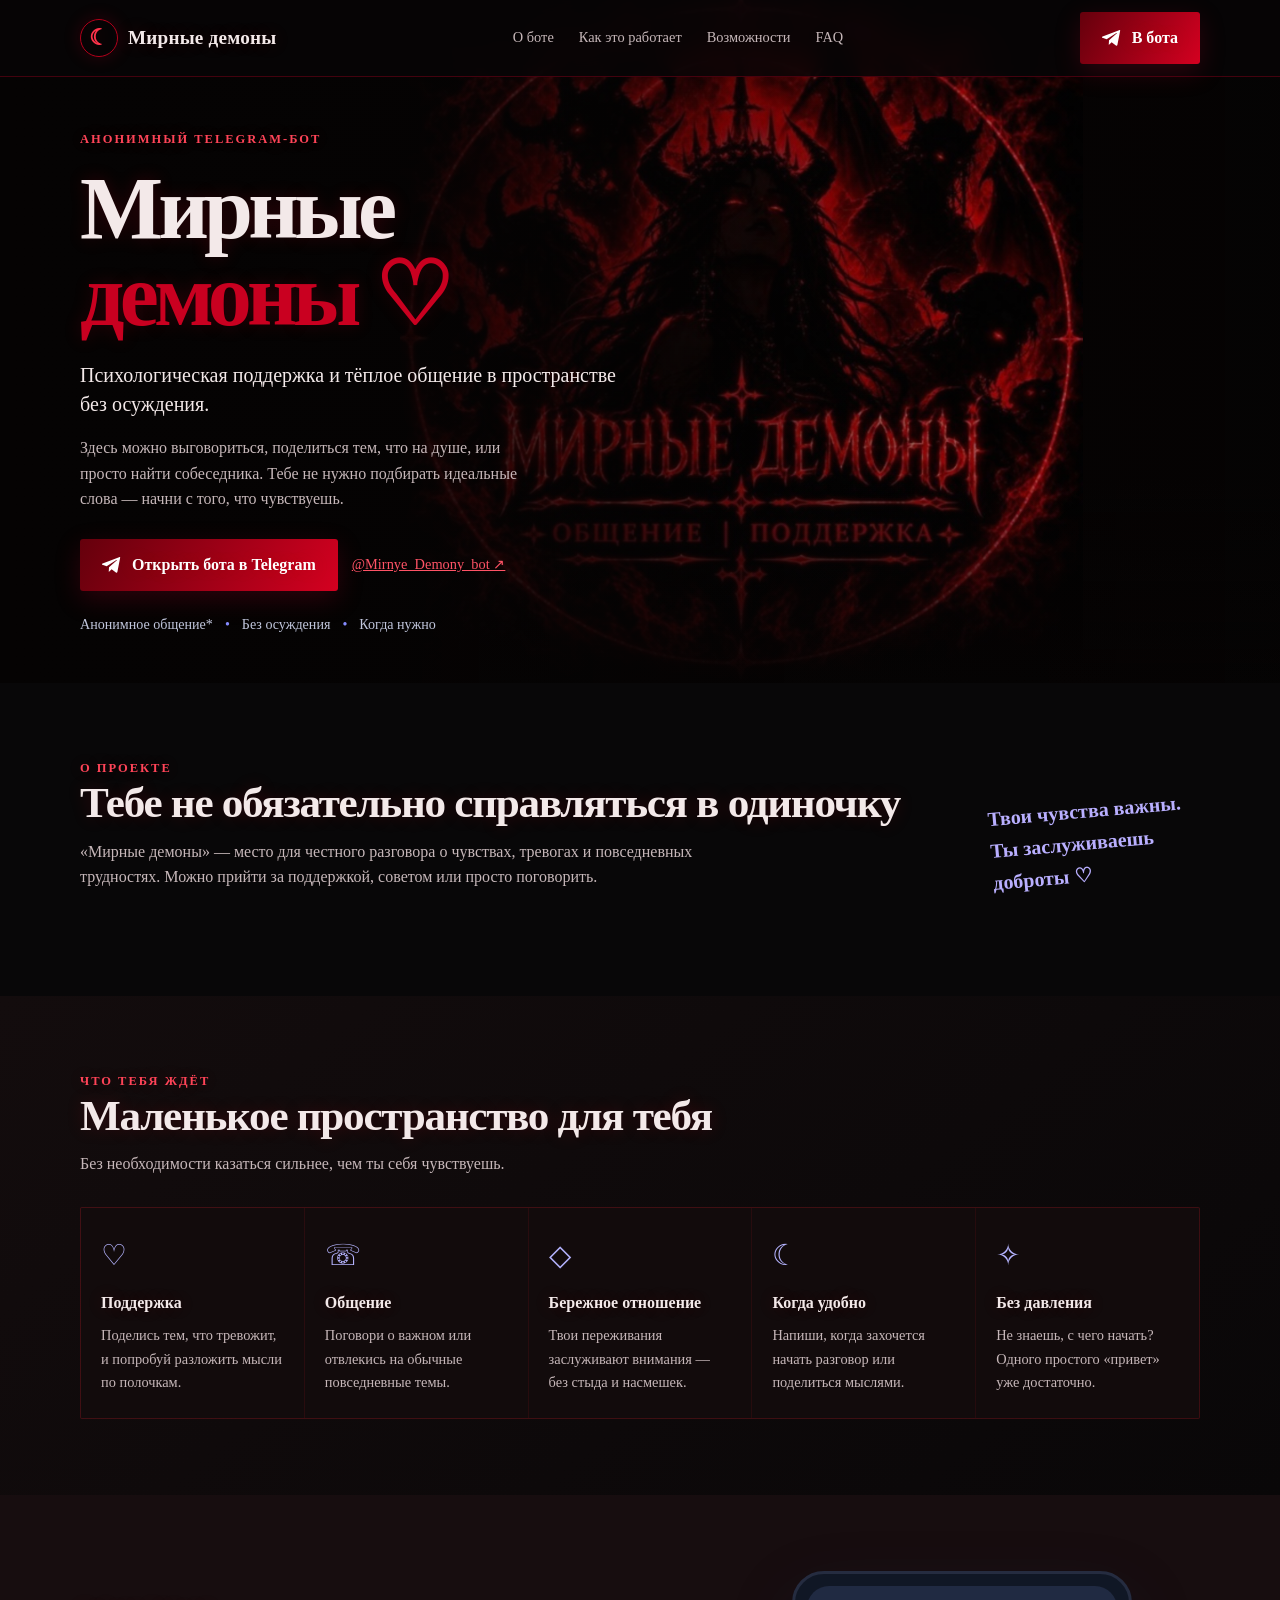
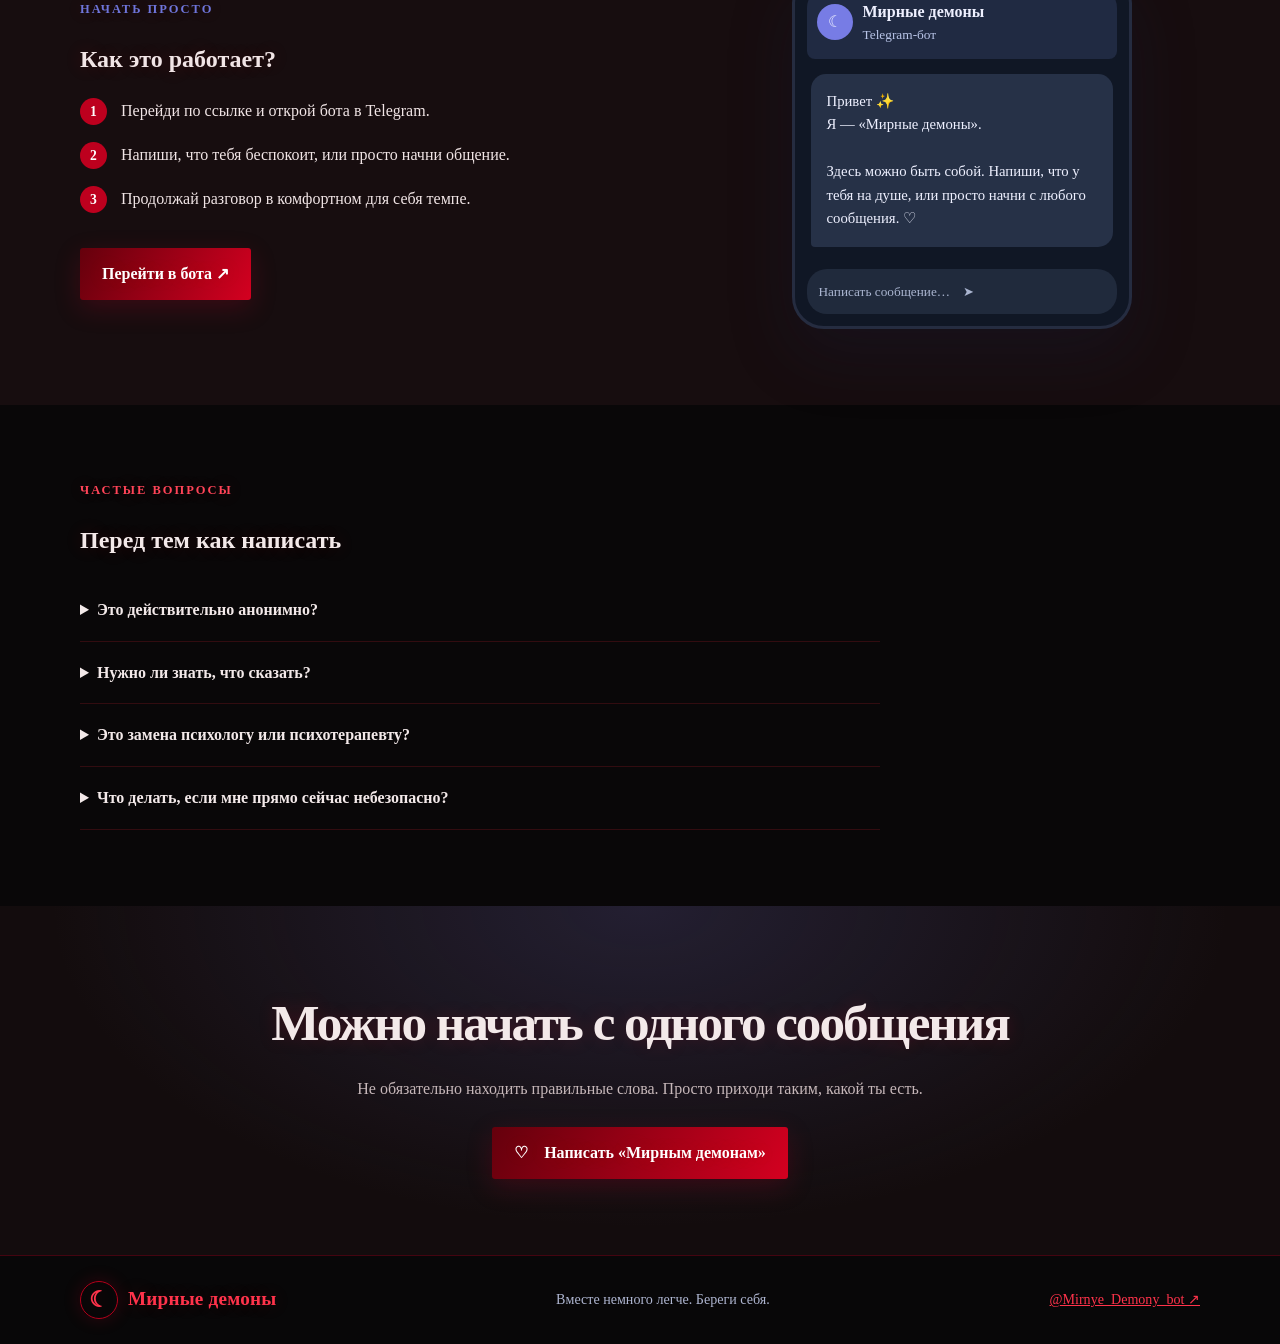
==== mirnye_demony_ritual_style.html @ 5976f4f3 "Add files via upload" ====
<!doctype html>
<html lang="ru">
<head>
<meta charset="utf-8">
<meta name="viewport" content="width=device-width, initial-scale=1">
<meta name="theme-color" content="#101321">
<meta name="description" content="Мирные демоны — анонимный Telegram-бот для тёплого общения и психологической поддержки.">
<title>Мирные демоны — общение и поддержка</title>
<style>
:root{--bg:#080708;--panel:#151011;--text:#f3e9e9;--muted:#c6b7b9;--accent:#e00020;--accent2:#a90019;--ink:#28080e}
*{box-sizing:border-box}html{scroll-behavior:smooth}body{margin:0;background:var(--bg);color:var(--text);font-family:Georgia,"Times New Roman",serif;line-height:1.6}h1,h2,h3,.brand,.btn,.eyebrow{font-family:Georgia,"Times New Roman",serif;text-shadow:0 0 18px #e0002030}a{color:inherit}.wrap{width:min(1120px,calc(100% - 40px));margin:auto}
header{position:absolute;top:0;left:0;right:0;z-index:2;border-bottom:1px solid #9e001d66;background:#080506d9;backdrop-filter:blur(12px)}
nav{min-height:76px;display:flex;align-items:center;justify-content:space-between;gap:20px}.brand{font-size:1.2rem;font-weight:750;letter-spacing:.01em;text-decoration:none;display:flex;align-items:center;gap:10px}.brand-mark{display:grid;place-items:center;width:38px;height:38px;border:1px solid #b4001b;border-radius:50%;color:#ff334b;font-size:22px;box-shadow:0 0 18px #d0002933}.navlinks{display:flex;gap:25px;color:var(--muted);font-size:.9rem}.navlinks a{text-decoration:none}.navlinks a:hover{color:white}
.btn{display:inline-flex;align-items:center;justify-content:center;gap:10px;border-radius:3px;padding:13px 22px;background:linear-gradient(120deg,#65000c,#d40020);color:white;text-decoration:none;font-weight:700;box-shadow:0 8px 26px #b9002738;transition:transform .2s,filter .2s}.btn:hover{transform:translateY(-2px);filter:brightness(1.08)}.btn svg{width:20px;height:20px;fill:currentColor}
.hero{min-height:610px;padding:130px 0 48px;display:flex;align-items:center;background:linear-gradient(90deg,#050303 0%,#050303ed 31%,#0503038a 57%,#05030320 100%),linear-gradient(0deg,#050303 0%,transparent 30%),url("[data-uri]") 67% 42%/auto 100% no-repeat,#050303}
.hero-copy{max-width:590px;position:relative}.eyebrow{font-size:.78rem;letter-spacing:.16em;text-transform:uppercase;color:#ff4458;font-weight:800}.hero h1{font-size:clamp(3.2rem,7vw,5.5rem);line-height:.99;letter-spacing:-.055em;margin:15px 0 22px}.hero h1 span{display:block;color:#c90020}.lead{font-size:1.25rem;line-height:1.45;max-width:550px;margin:0 0 14px}.sublead{color:var(--muted);max-width:470px;margin-bottom:27px}.actions{display:flex;align-items:center;flex-wrap:wrap;gap:14px}.textlink{color:#ff5366;font-size:.9rem}.trust{display:flex;gap:12px;flex-wrap:wrap;color:#c1c6dc;font-size:.88rem;margin-top:22px}.dot{color:#858bff}
section{padding:76px 0}.section-head{display:flex;justify-content:space-between;align-items:end;gap:30px;margin-bottom:30px}.section-head h2{font-size:clamp(1.8rem,4vw,2.7rem);line-height:1.1;letter-spacing:-.03em;margin:0 0 12px}.section-head p{max-width:620px;color:var(--muted);margin:0}.note{font-size:1.25rem;color:#b9afff;max-width:210px;transform:rotate(-5deg);font-weight:650}
.features{background:linear-gradient(140deg,#130c0d,#090708)}.cards{display:grid;grid-template-columns:repeat(5,1fr);gap:1px;background:#ff24351c;border:1px solid #ff24351c;border-radius:2px;overflow:hidden}.card{background:#120b0c;padding:24px 20px}.ico{font-size:1.8rem;color:#b5b4ff;margin-bottom:12px}.card h3{font-size:1rem;margin:0 0 9px}.card p{font-size:.9rem;color:var(--muted);margin:0}
.steps{background:#170d0f;color:#f1e5e6}.steps .section-head p{color:#c7aeb2}.steps .eyebrow{color:#6e75da}.steps-grid{display:grid;grid-template-columns:1.1fr .9fr;gap:60px;align-items:center}.step{display:flex;gap:14px;margin:17px 0;color:#f1e5e6}.num{flex:none;width:27px;height:27px;border-radius:50%;display:grid;place-items:center;background:#bd001e;color:#fff;font-weight:800;font-size:.85rem}.steps .btn{margin-top:18px}.chat{max-width:340px;margin:auto;background:#101725;border-radius:32px;padding:12px;box-shadow:0 25px 65px #1a21433b;border:3px solid #252c40;color:#eef0ff}.chat-top{padding:13px 10px;border-radius:22px 22px 8px 8px;background:#202a42;display:flex;gap:10px;align-items:center}.avatar{width:36px;height:36px;display:grid;place-items:center;border-radius:50%;background:#777ce5}.chat-top small{display:block;color:#b9c5e8}.bubble{background:#263147;border-radius:15px 15px 15px 4px;padding:16px;margin:15px 4px;font-size:.92rem}.chat-input{border-radius:20px;background:#202a3c;color:#aab5d0;padding:12px;margin-top:22px;font-size:.83rem}
.faq{background:#090708}.faq-list{max-width:800px}.faq details{border-bottom:1px solid #ff24352b;padding:18px 0}.faq summary{cursor:pointer;font-weight:700}.faq details p{color:var(--muted);margin-bottom:0}
.cta{text-align:center;background:radial-gradient(ellipse at 50% 0%,#44457a55,transparent 65%),#130c0d}.cta h2{font-size:clamp(2rem,5vw,3.2rem);margin:0 0 12px;letter-spacing:-.04em}.cta p{color:var(--muted);max-width:600px;margin:0 auto 26px}
footer{padding:25px 0;border-top:1px solid #9e001d66;color:#aeb5d0;font-size:.88rem}.foot{display:flex;align-items:center;justify-content:space-between;gap:18px;flex-wrap:wrap}.foot a{color:#ff334b}
@media(max-width:850px){.navlinks{display:none}.hero{min-height:650px;background-position:60% center}.hero-copy{max-width:550px}.cards{grid-template-columns:repeat(2,1fr)}.card:last-child{grid-column:span 2}.steps-grid{grid-template-columns:1fr;gap:35px}.note{display:none}.section-head{display:block}}
@media(max-width:520px){.wrap{width:min(100% - 28px,1120px)}nav{min-height:66px}.nav-cta{padding:10px 13px;font-size:.85rem}.hero{padding-top:115px;min-height:650px;background-position:64% center}.hero h1{font-size:3.5rem}.lead{font-size:1.1rem}.actions .btn{width:100%}.textlink{margin:auto}section{padding:55px 0}.cards{grid-template-columns:1fr}.card:last-child{grid-column:auto}.foot{align-items:flex-start;flex-direction:column}}
</style>
</head>
<body>
<header><div class="wrap"><nav>
<a class="brand" href="#top"><span class="brand-mark">☾</span> Мирные демоны</a>
<div class="navlinks"><a href="#about">О боте</a><a href="#how">Как это работает</a><a href="#support">Возможности</a><a href="#faq">FAQ</a></div>
<a class="btn nav-cta" href="https://t.me/Mirnye_Demony_bot" target="_blank" rel="noopener noreferrer"><svg viewBox="0 0 24 24" aria-hidden="true"><path d="M21.8 3.2 18.5 20c-.25 1.18-.91 1.47-1.84.91l-5.1-3.76-2.46 2.37c-.27.27-.5.5-1.02.5l.36-5.2 9.46-8.55c.41-.36-.09-.56-.64-.2L5.56 13.4.5 11.82c-1.1-.34-1.12-1.1.23-1.64L20.5 2.6c.91-.34 1.7.22 1.3.6Z"/></svg> В бота</a>
</nav></div></header>
<main id="top">
<section class="hero"><div class="wrap"><div class="hero-copy">
<div class="eyebrow">Анонимный Telegram-бот</div>
<h1>Мирные <span>демоны ♡</span></h1>
<p class="lead">Психологическая поддержка и тёплое общение в пространстве без осуждения.</p>
<p class="sublead">Здесь можно выговориться, поделиться тем, что на душе, или просто найти собеседника. Тебе не нужно подбирать идеальные слова — начни с того, что чувствуешь.</p>
<div class="actions"><a class="btn" href="https://t.me/Mirnye_Demony_bot" target="_blank" rel="noopener noreferrer"><svg viewBox="0 0 24 24" aria-hidden="true"><path d="M21.8 3.2 18.5 20c-.25 1.18-.91 1.47-1.84.91l-5.1-3.76-2.46 2.37c-.27.27-.5.5-1.02.5l.36-5.2 9.46-8.55c.41-.36-.09-.56-.64-.2L5.56 13.4.5 11.82c-1.1-.34-1.12-1.1.23-1.64L20.5 2.6c.91-.34 1.7.22 1.3.6Z"/></svg> Открыть бота в Telegram</a><a class="textlink" href="https://t.me/Mirnye_Demony_bot" target="_blank" rel="noopener noreferrer">@Mirnye_Demony_bot ↗</a></div>
<div class="trust"><span>Анонимное общение*</span><span class="dot">•</span><span>Без осуждения</span><span class="dot">•</span><span>Когда нужно</span></div>
</div></div></section>
<section id="about"><div class="wrap"><div class="section-head"><div><div class="eyebrow">О проекте</div><h2>Тебе не обязательно справляться в одиночку</h2><p>«Мирные демоны» — место для честного разговора о чувствах, тревогах и повседневных трудностях. Можно прийти за поддержкой, советом или просто поговорить.</p></div><div class="note">Твои чувства важны. Ты заслуживаешь доброты ♡</div></div></div></section>
<section class="features" id="support"><div class="wrap"><div class="section-head"><div><div class="eyebrow">Что тебя ждёт</div><h2>Маленькое пространство для тебя</h2><p>Без необходимости казаться сильнее, чем ты себя чувствуешь.</p></div></div>
<div class="cards">
<article class="card"><div class="ico">♡</div><h3>Поддержка</h3><p>Поделись тем, что тревожит, и попробуй разложить мысли по полочкам.</p></article>
<article class="card"><div class="ico">☏</div><h3>Общение</h3><p>Поговори о важном или отвлекись на обычные повседневные темы.</p></article>
<article class="card"><div class="ico">◇</div><h3>Бережное отношение</h3><p>Твои переживания заслуживают внимания — без стыда и насмешек.</p></article>
<article class="card"><div class="ico">☾</div><h3>Когда удобно</h3><p>Напиши, когда захочется начать разговор или поделиться мыслями.</p></article>
<article class="card"><div class="ico">✧</div><h3>Без давления</h3><p>Не знаешь, с чего начать? Одного простого «привет» уже достаточно.</p></article>
</div></div></section>
<section class="steps" id="how"><div class="wrap steps-grid"><div><div class="eyebrow">Начать просто</div><h2>Как это работает?</h2>
<div class="step"><span class="num">1</span><span>Перейди по ссылке и открой бота в Telegram.</span></div>
<div class="step"><span class="num">2</span><span>Напиши, что тебя беспокоит, или просто начни общение.</span></div>
<div class="step"><span class="num">3</span><span>Продолжай разговор в комфортном для себя темпе.</span></div>
<a class="btn" href="https://t.me/Mirnye_Demony_bot" target="_blank" rel="noopener noreferrer">Перейти в бота ↗</a></div>
<div class="chat" aria-label="Пример переписки с ботом"><div class="chat-top"><div class="avatar">☾</div><div><strong>Мирные демоны</strong><small>Telegram-бот</small></div></div><div class="bubble">Привет ✨<br>Я — «Мирные демоны».<br><br>Здесь можно быть собой. Напиши, что у тебя на душе, или просто начни с любого сообщения. ♡</div><div class="chat-input">Написать сообщение…　➤</div></div>
</div></section>
<section class="faq" id="faq"><div class="wrap"><div class="eyebrow">Частые вопросы</div><h2>Перед тем как написать</h2><div class="faq-list">
<details><summary>Это действительно анонимно?</summary><p>Проект позиционируется как анонимный, но не отправляй в чат пароли, адрес, документы и другие данные, по которым тебя можно узнать. Условия обработки данных зависят от работы самого бота и Telegram.</p></details>
<details><summary>Нужно ли знать, что сказать?</summary><p>Нет. Можно начать с «привет», описать своё настроение или задать вопрос — выбирай то, что комфортно именно тебе.</p></details>
<details><summary>Это замена психологу или психотерапевту?</summary><p>Нет. Бот предназначен для общения и поддержки, но не заменяет помощь квалифицированного специалиста и не является экстренной службой.</p></details>
<details><summary>Что делать, если мне прямо сейчас небезопасно?</summary><p>Если тебе или кому-то рядом грозит непосредственная опасность, обратись в местную экстренную службу или к человеку, которому доверяешь. Не полагайся на бота в кризисной ситуации.</p></details>
</div></div></section>
<section class="cta"><div class="wrap"><h2>Можно начать с одного сообщения</h2><p>Не обязательно находить правильные слова. Просто приходи таким, какой ты есть.</p><a class="btn" href="https://t.me/Mirnye_Demony_bot" target="_blank" rel="noopener noreferrer">♡　Написать «Мирным демонам»</a></div></section>
</main>
<footer><div class="wrap foot"><a class="brand" href="#top"><span class="brand-mark">☾</span> Мирные демоны</a><span>Вместе немного легче. Береги себя.</span><a href="https://t.me/Mirnye_Demony_bot" target="_blank" rel="noopener noreferrer">@Mirnye_Demony_bot ↗</a></div></footer>
</body></html>
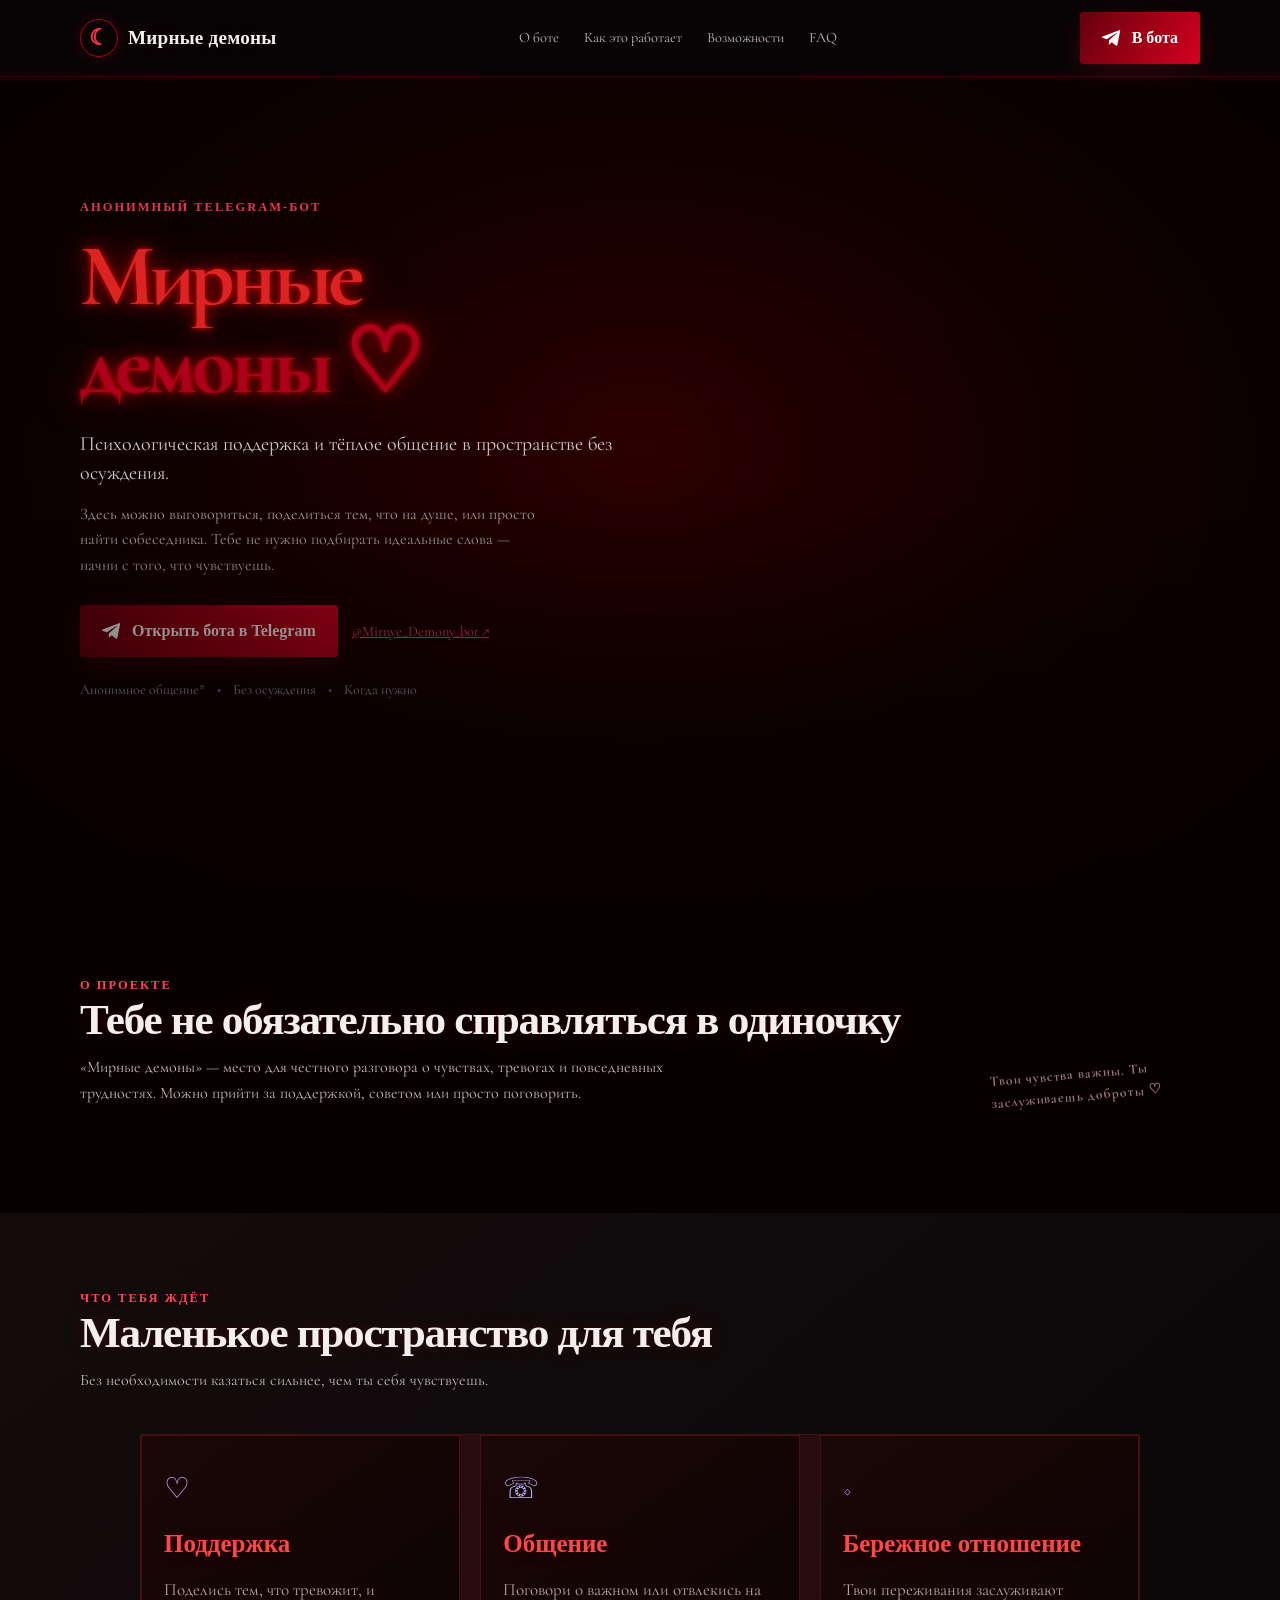
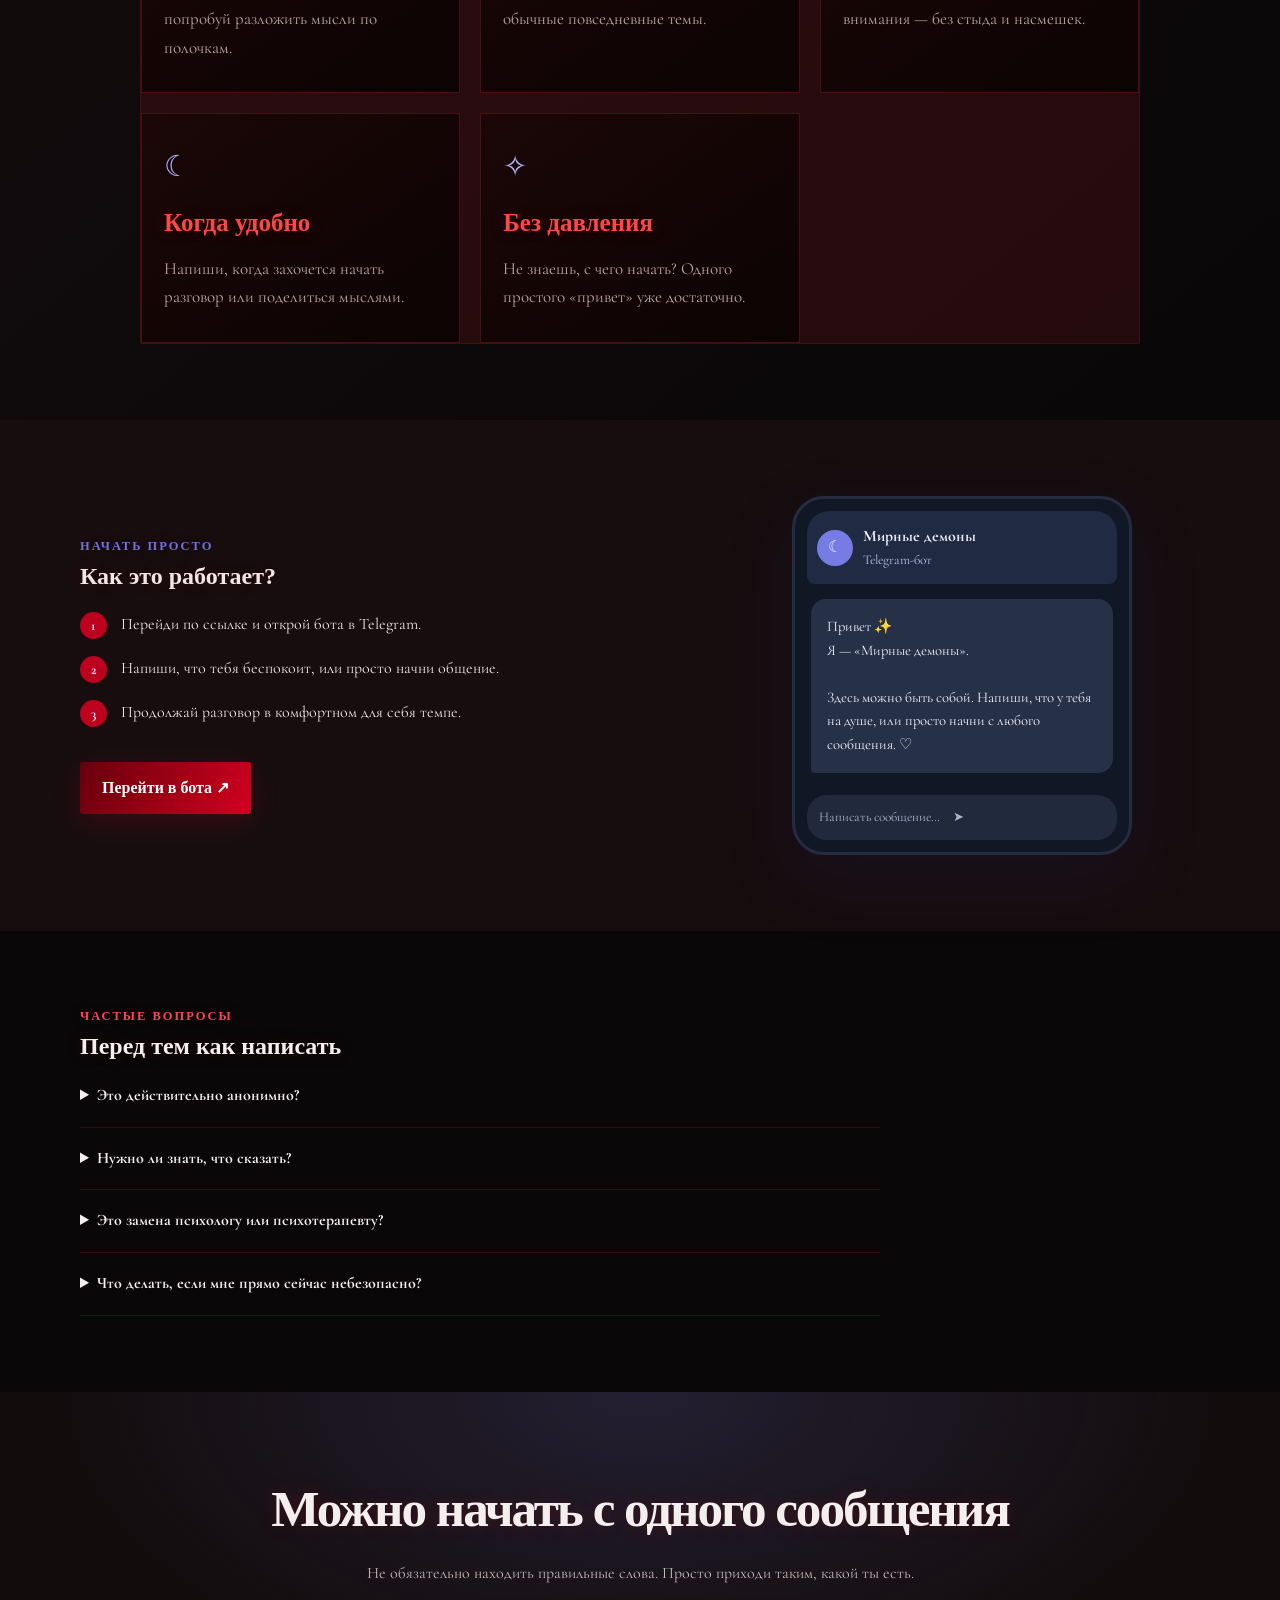
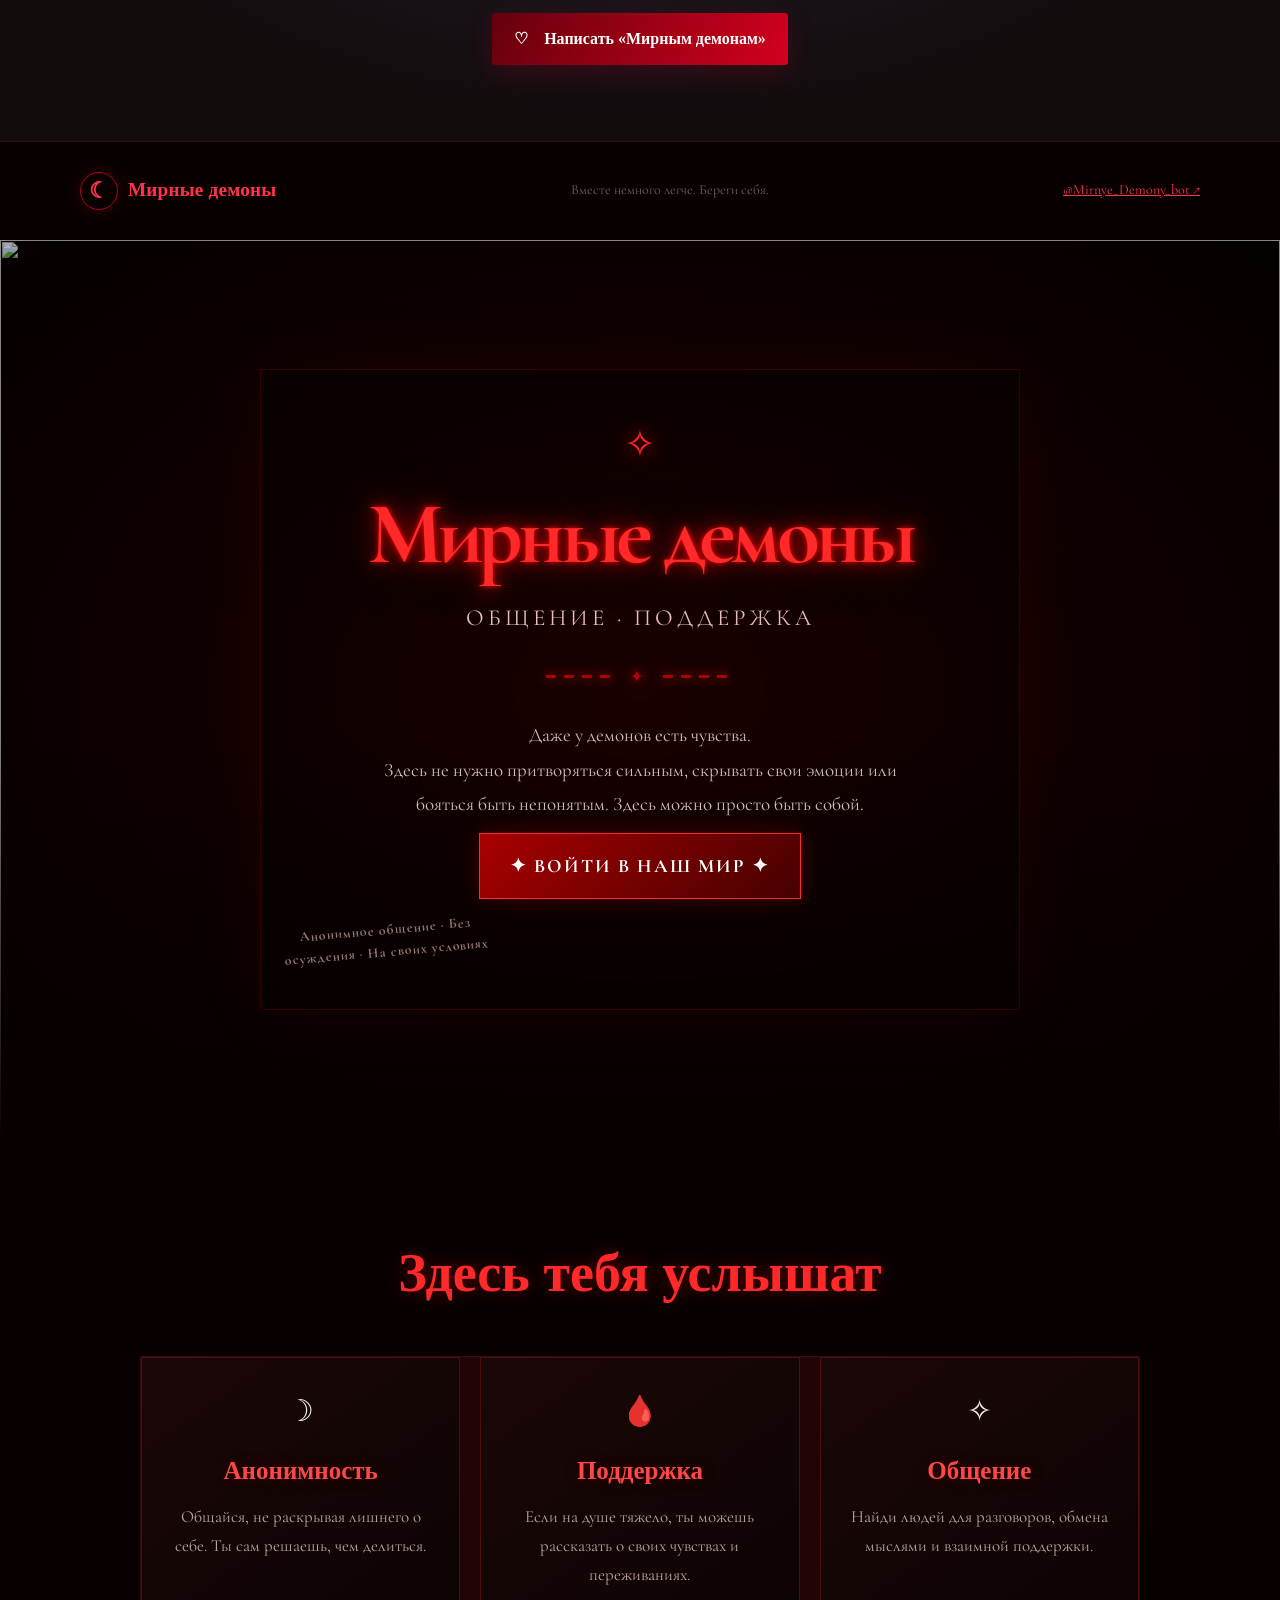
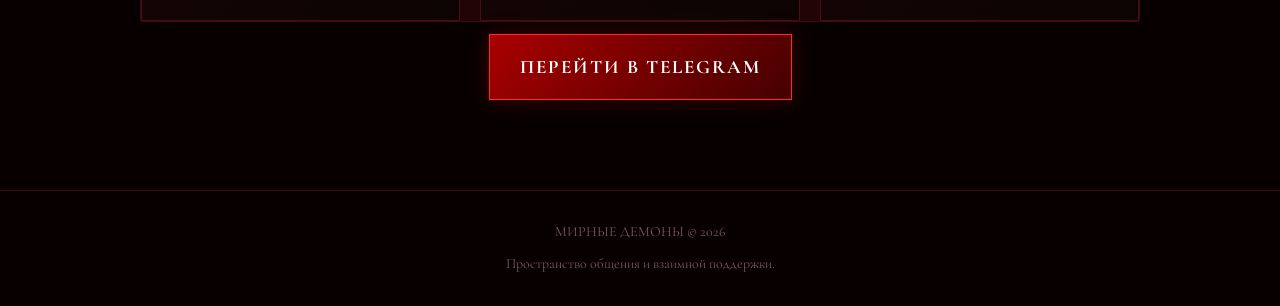
==== commit ecf95500: "Update mirnye_demony_ritual_style.html" ====
--- a/mirnye_demony_ritual_style.html
+++ b/mirnye_demony_ritual_style.html
@@ -23,6 +23,7 @@
 @media(max-width:850px){.navlinks{display:none}.hero{min-height:650px;background-position:60% center}.hero-copy{max-width:550px}.cards{grid-template-columns:repeat(2,1fr)}.card:last-child{grid-column:span 2}.steps-grid{grid-template-columns:1fr;gap:35px}.note{display:none}.section-head{display:block}}
 @media(max-width:520px){.wrap{width:min(100% - 28px,1120px)}nav{min-height:66px}.nav-cta{padding:10px 13px;font-size:.85rem}.hero{padding-top:115px;min-height:650px;background-position:64% center}.hero h1{font-size:3.5rem}.lead{font-size:1.1rem}.actions .btn{width:100%}.textlink{margin:auto}section{padding:55px 0}.cards{grid-template-columns:1fr}.card:last-child{grid-column:auto}.foot{align-items:flex-start;flex-direction:column}}
 </style>
+
 </head>
 <body>
 <header><div class="wrap"><nav>
@@ -64,4 +65,341 @@
 <section class="cta"><div class="wrap"><h2>Можно начать с одного сообщения</h2><p>Не обязательно находить правильные слова. Просто приходи таким, какой ты есть.</p><a class="btn" href="https://t.me/Mirnye_Demony_bot" target="_blank" rel="noopener noreferrer">♡　Написать «Мирным демонам»</a></div></section>
 </main>
 <footer><div class="wrap foot"><a class="brand" href="#top"><span class="brand-mark">☾</span> Мирные демоны</a><span>Вместе немного легче. Береги себя.</span><a href="https://t.me/Mirnye_Demony_bot" target="_blank" rel="noopener noreferrer">@Mirnye_Demony_bot ↗</a></div></footer>
-</body></html>+</body></html>
+
+<!DOCTYPE html>
+<html lang="ru">
+<head>
+  <meta charset="UTF-8">
+  <meta name="viewport" content="width=device-width, initial-scale=1.0">
+  <meta name="theme-color" content="#080000">
+  <title>Мирные демоны — общение и поддержка</title>
+
+  <link href="https://fonts.googleapis.com/css2?family=Cormorant+Garamond:wght@500;600;700&family=UnifrakturCook:wght@700&display=swap" rel="stylesheet">
+
+  <style>
+    * {
+      margin: 0;
+      padding: 0;
+      box-sizing: border-box;
+    }
+
+    html {
+      scroll-behavior: smooth;
+    }
+
+    body {
+      background: #080000;
+      color: #f5eeee;
+      font-family: 'Cormorant Garamond', serif;
+    }
+
+    .hero {
+      min-height: 100vh;
+      position: relative;
+      display: flex;
+      justify-content: center;
+      align-items: center;
+      padding: 35px 20px;
+      overflow: hidden;
+      background:
+        radial-gradient(ellipse at center, #340000 0%, #130000 48%, #050000 100%);
+    }
+
+    .hero::before {
+      content: "";
+      position: absolute;
+      inset: 0;
+      background:
+        linear-gradient(to bottom,
+          rgba(0,0,0,.12),
+          rgba(0,0,0,.15) 55%,
+          #080000 100%);
+      z-index: 1;
+    }
+
+    .hero-art {
+      position: absolute;
+      inset: 0;
+      width: 100%;
+      height: 100%;
+      object-fit: contain;
+      opacity: .8;
+      filter: drop-shadow(0 0 25px rgba(255,0,0,.18));
+    }
+
+    .content {
+      position: relative;
+      z-index: 2;
+      width: 100%;
+      max-width: 760px;
+      text-align: center;
+      padding: 45px 20px;
+      background: rgba(8,0,0,.48);
+      border: 1px solid rgba(255,0,0,.18);
+      box-shadow: 0 0 70px rgba(180,0,0,.08);
+      backdrop-filter: blur(2px);
+    }
+
+    .symbol {
+      color: #ff2525;
+      font-size: 38px;
+      text-shadow: 0 0 22px #ff0000;
+      margin-bottom: 12px;
+    }
+
+    h1 {
+      font-family: 'UnifrakturCook', 'Cormorant Garamond', serif;
+      font-size: clamp(42px, 8vw, 82px);
+      font-weight: 700;
+      line-height: 1.1;
+      color: #ff2929;
+      text-shadow:
+        0 0 5px #ff0000,
+        0 0 20px rgba(255,0,0,.7),
+        0 0 45px rgba(150,0,0,.55);
+    }
+
+    .subtitle {
+      margin-top: 18px;
+      color: #e7bcbc;
+      font-size: clamp(17px, 3vw, 23px);
+      letter-spacing: 4px;
+      text-transform: uppercase;
+    }
+
+    .description {
+      max-width: 540px;
+      margin: 28px auto 0;
+      color: #d1bbbb;
+      font-size: 19px;
+      line-height: 1.8;
+    }
+
+    .divider {
+      margin: 28px auto;
+      color: #b90000;
+      letter-spacing: 8px;
+      text-shadow: 0 0 12px red;
+    }
+
+    .button {
+      display: inline-block;
+      margin-top: 12px;
+      padding: 17px 30px;
+      border: 1px solid #ff2929;
+      background: linear-gradient(135deg, #a90000, #450000);
+      color: white;
+      text-decoration: none;
+      font-family: 'Cormorant Garamond', serif;
+      font-size: 19px;
+      font-weight: 700;
+      letter-spacing: 2px;
+      text-transform: uppercase;
+      box-shadow: 0 0 20px rgba(255,0,0,.22);
+      transition: .3s;
+    }
+
+    .button:hover {
+      background: #d00000;
+      box-shadow: 0 0 35px rgba(255,0,0,.55);
+      transform: translateY(-3px);
+    }
+
+    .note {
+      margin-top: 20px;
+      color: #9c7777;
+      font-size: 14px;
+      letter-spacing: 1px;
+    }
+
+    .about {
+      padding: 90px 22px;
+      text-align: center;
+      background: #080000;
+    }
+
+    .about h2 {
+      color: #ff2929;
+      font-family: 'UnifrakturCook', serif;
+      font-size: clamp(35px, 6vw, 54px);
+      text-shadow: 0 0 18px rgba(255,0,0,.35);
+    }
+
+    .cards {
+      display: grid;
+      grid-template-columns: repeat(3, minmax(0, 1fr));
+      gap: 20px;
+      max-width: 1000px;
+      margin: 40px auto 0;
+    }
+
+    .card {
+      padding: 30px 22px;
+      background: linear-gradient(145deg, #1b0707, #0c0303);
+      border: 1px solid #481010;
+      transition: .3s;
+    }
+
+    .card:hover {
+      border-color: #b90000;
+      box-shadow: 0 0 25px rgba(255,0,0,.1);
+      transform: translateY(-5px);
+    }
+
+    .card .icon {
+      font-size: 30px;
+      margin-bottom: 15px;
+    }
+
+    .card h3 {
+      color: #ff4747;
+      font-size: 25px;
+      margin-bottom: 12px;
+    }
+
+    .card p {
+      color: #bca5a5;
+      font-size: 17px;
+      line-height: 1.7;
+    }
+
+    footer {
+      padding: 30px 20px;
+      text-align: center;
+      border-top: 1px solid #321010;
+      color: #795b5b;
+      font-size: 14px;
+    }
+
+    @media (max-width: 650px) {
+      .content {
+        padding: 35px 16px;
+      }
+
+      .subtitle {
+        letter-spacing: 2px;
+      }
+
+      .description {
+        font-size: 17px;
+      }
+
+      .cards {
+        grid-template-columns: 1fr;
+      }
+
+      .hero-art {
+        object-fit: cover;
+        opacity: .35;
+      }
+    }
+
+    @media (prefers-reduced-motion: reduce) {
+      *, *::before, *::after {
+        scroll-behavior: auto !important;
+        transition: none !important;
+      }
+    }
+  </style>
+</head>
+
+<body>
+
+  <main>
+    <section class="hero">
+
+      <!-- Положи изображение рядом с index.html
+           и назови его demons.jpg -->
+      <img
+        class="hero-art"
+        src="demons.jpg"
+        alt=""
+        aria-hidden="true"
+      >
+
+      <div class="content">
+        <div class="symbol">✧</div>
+
+        <h1>Мирные демоны</h1>
+
+        <p class="subtitle">
+          Общение · Поддержка
+        </p>
+
+        <div class="divider">━━━━ ✦ ━━━━</div>
+
+        <p class="description">
+          Даже у демонов есть чувства.<br>
+          Здесь не нужно притворяться сильным,
+          скрывать свои эмоции или бояться быть непонятым.
+          Здесь можно просто быть собой.
+        </p>
+
+        <a
+          class="button"
+          href="https://t.me/Mirnye_Demony"
+          target="_blank"
+          rel="noopener noreferrer"
+        >
+          ✦ Войти в наш мир ✦
+        </a>
+
+        <p class="note">
+          Анонимное общение · Без осуждения · На своих условиях
+        </p>
+      </div>
+    </section>
+
+    <section class="about">
+      <h2>Здесь тебя услышат</h2>
+
+      <div class="cards">
+        <article class="card">
+          <div class="icon">☽</div>
+          <h3>Анонимность</h3>
+          <p>
+            Общайся, не раскрывая лишнего о себе.
+            Ты сам решаешь, чем делиться.
+          </p>
+        </article>
+
+        <article class="card">
+          <div class="icon">🩸</div>
+          <h3>Поддержка</h3>
+          <p>
+            Если на душе тяжело, ты можешь
+            рассказать о своих чувствах и переживаниях.
+          </p>
+        </article>
+
+        <article class="card">
+          <div class="icon">✧</div>
+          <h3>Общение</h3>
+          <p>
+            Найди людей для разговоров,
+            обмена мыслями и взаимной поддержки.
+          </p>
+        </article>
+      </div>
+
+      <a
+        class="button"
+        href="https://t.me/Mirnye_Demony"
+        target="_blank"
+        rel="noopener noreferrer"
+      >
+        Перейти в Telegram
+      </a>
+    </section>
+  </main>
+
+  <footer>
+    <p>МИРНЫЕ ДЕМОНЫ © 2026</p>
+    <p style="margin-top: 10px;">
+      Пространство общения и взаимной поддержки.
+    </p>
+  </footer>
+
+</body>
+</html>
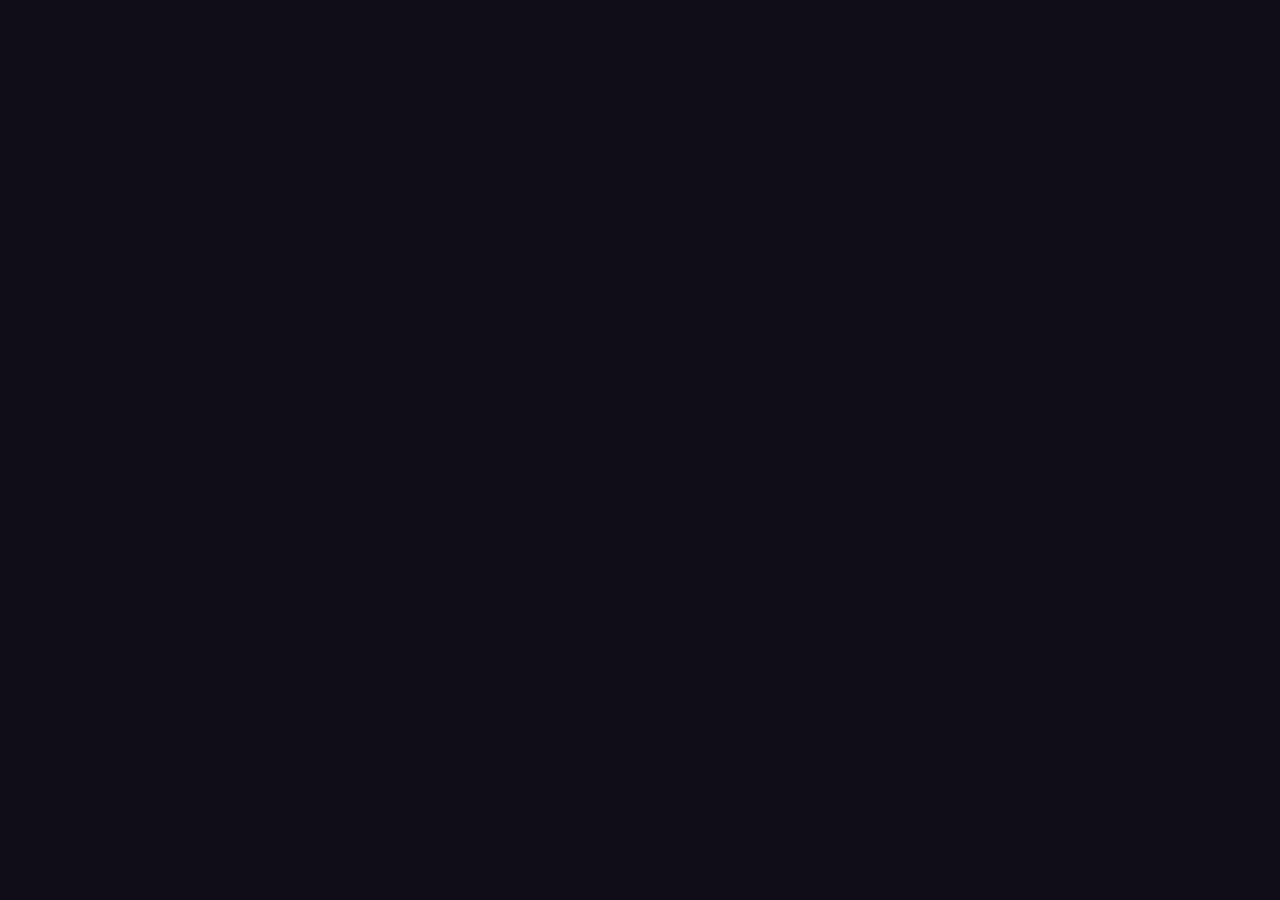
==== commit 4f3f2531: "Update mirnye_demony_ritual_style.html" ====
--- a/mirnye_demony_ritual_style.html
+++ b/mirnye_demony_ritual_style.html
@@ -1,405 +1,143 @@
-<!doctype html>
-<html lang="ru">
-<head>
-<meta charset="utf-8">
-<meta name="viewport" content="width=device-width, initial-scale=1">
-<meta name="theme-color" content="#101321">
-<meta name="description" content="Мирные демоны — анонимный Telegram-бот для тёплого общения и психологической поддержки.">
-<title>Мирные демоны — общение и поддержка</title>
-<style>
-:root{--bg:#080708;--panel:#151011;--text:#f3e9e9;--muted:#c6b7b9;--accent:#e00020;--accent2:#a90019;--ink:#28080e}
-*{box-sizing:border-box}html{scroll-behavior:smooth}body{margin:0;background:var(--bg);color:var(--text);font-family:Georgia,"Times New Roman",serif;line-height:1.6}h1,h2,h3,.brand,.btn,.eyebrow{font-family:Georgia,"Times New Roman",serif;text-shadow:0 0 18px #e0002030}a{color:inherit}.wrap{width:min(1120px,calc(100% - 40px));margin:auto}
-header{position:absolute;top:0;left:0;right:0;z-index:2;border-bottom:1px solid #9e001d66;background:#080506d9;backdrop-filter:blur(12px)}
-nav{min-height:76px;display:flex;align-items:center;justify-content:space-between;gap:20px}.brand{font-size:1.2rem;font-weight:750;letter-spacing:.01em;text-decoration:none;display:flex;align-items:center;gap:10px}.brand-mark{display:grid;place-items:center;width:38px;height:38px;border:1px solid #b4001b;border-radius:50%;color:#ff334b;font-size:22px;box-shadow:0 0 18px #d0002933}.navlinks{display:flex;gap:25px;color:var(--muted);font-size:.9rem}.navlinks a{text-decoration:none}.navlinks a:hover{color:white}
-.btn{display:inline-flex;align-items:center;justify-content:center;gap:10px;border-radius:3px;padding:13px 22px;background:linear-gradient(120deg,#65000c,#d40020);color:white;text-decoration:none;font-weight:700;box-shadow:0 8px 26px #b9002738;transition:transform .2s,filter .2s}.btn:hover{transform:translateY(-2px);filter:brightness(1.08)}.btn svg{width:20px;height:20px;fill:currentColor}
-.hero{min-height:610px;padding:130px 0 48px;display:flex;align-items:center;background:linear-gradient(90deg,#050303 0%,#050303ed 31%,#0503038a 57%,#05030320 100%),linear-gradient(0deg,#050303 0%,transparent 30%),url("[data-uri]